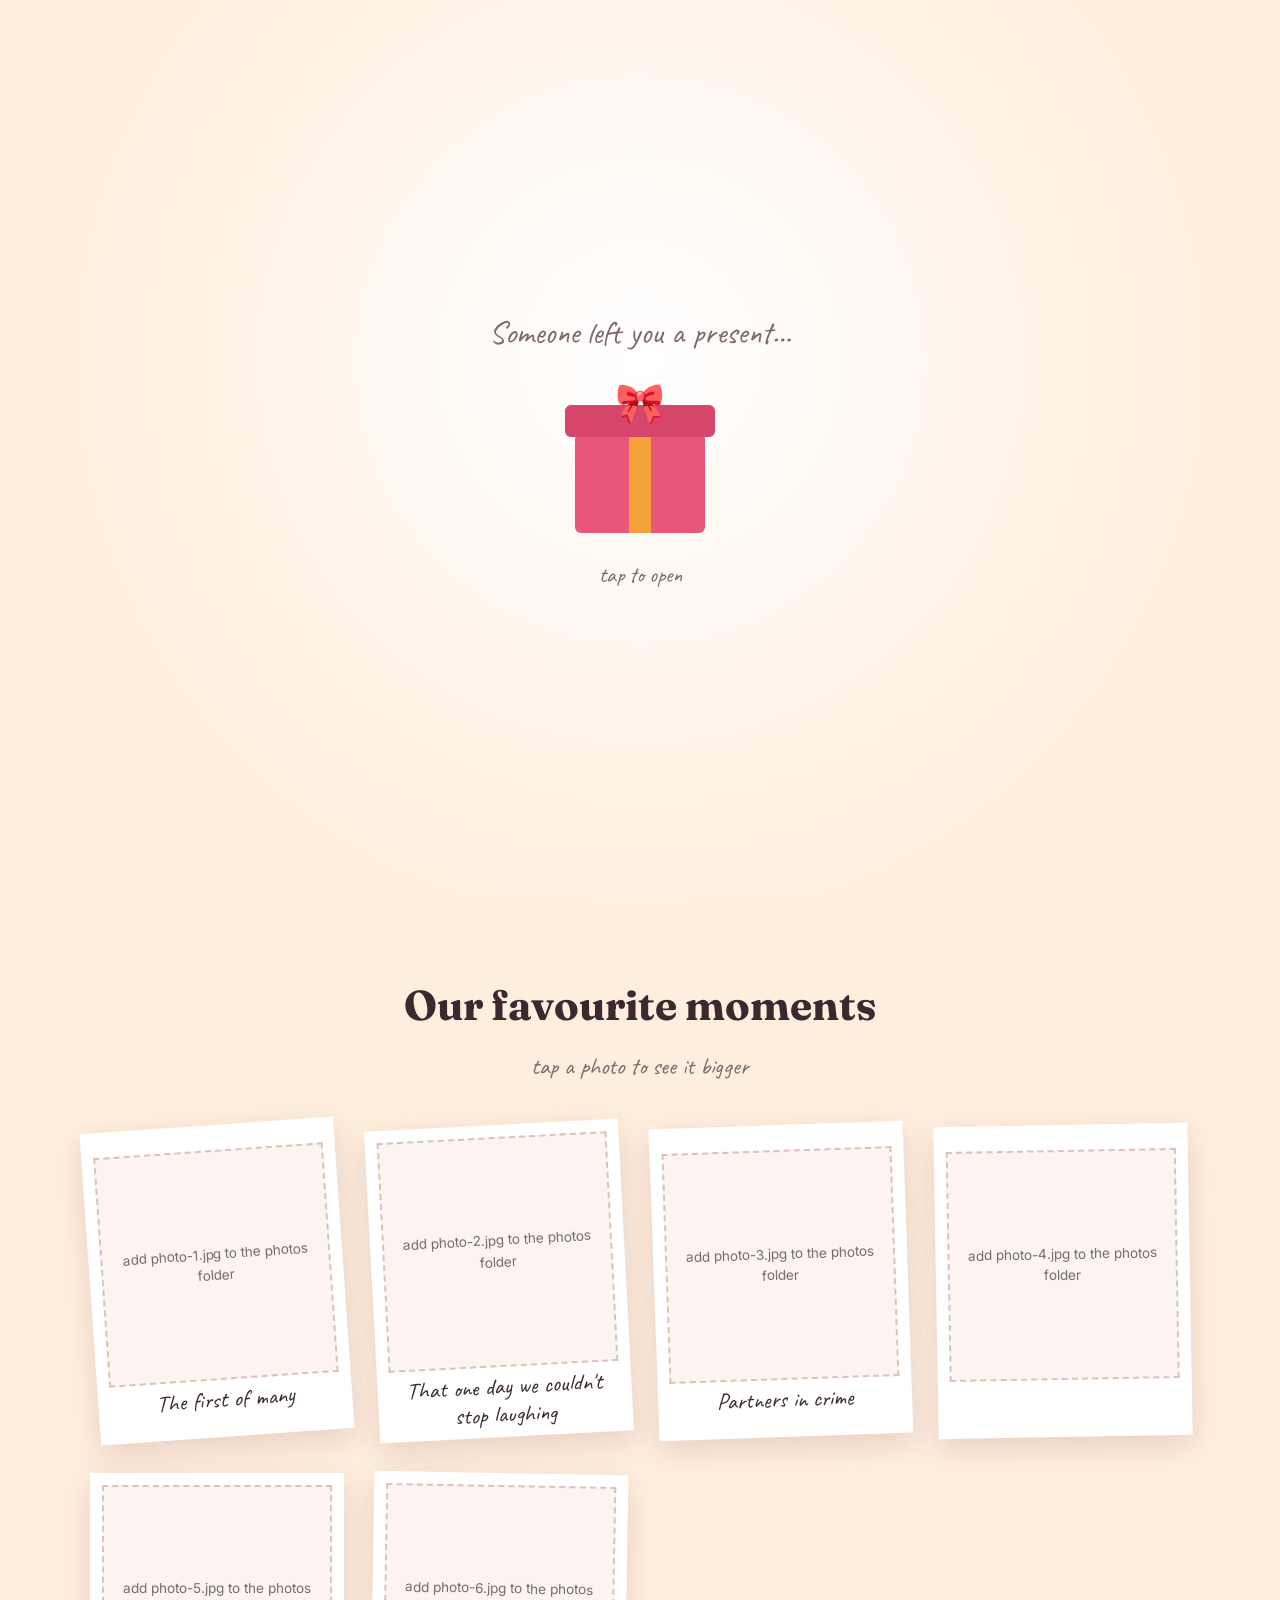
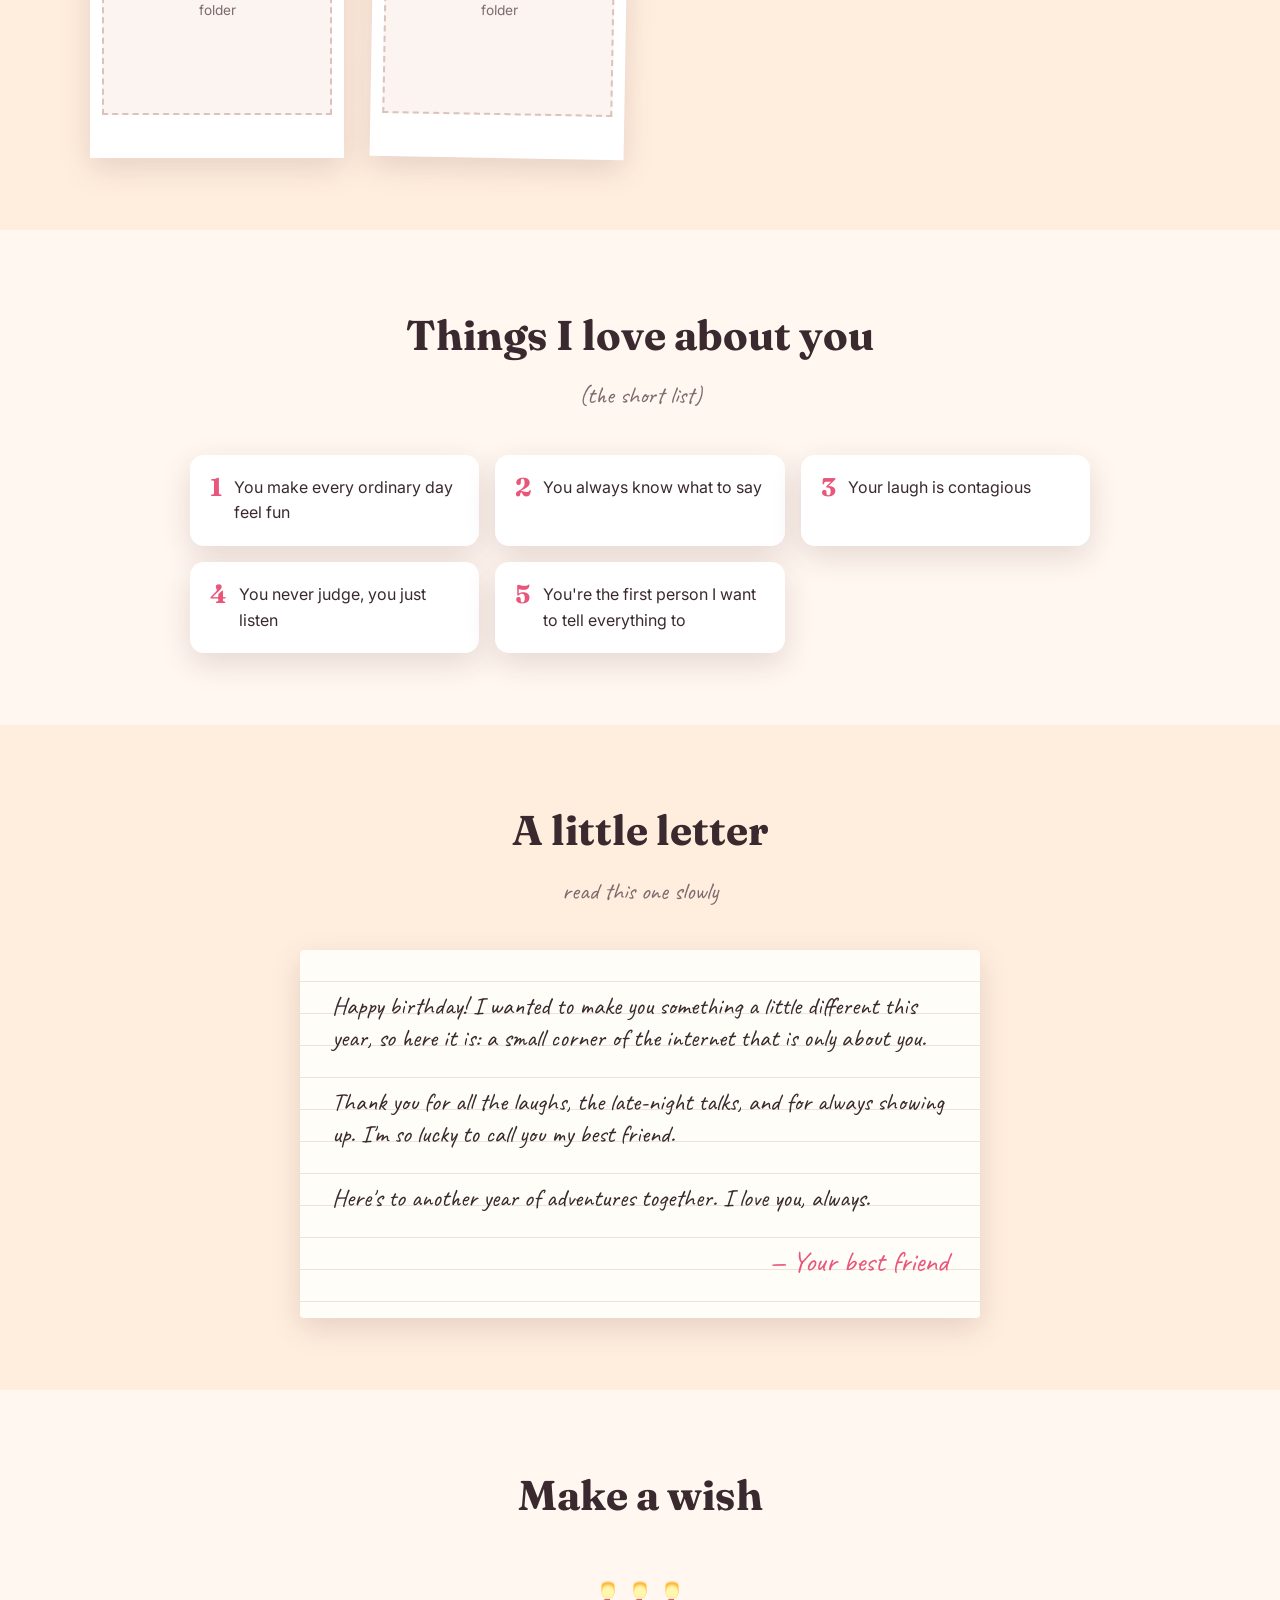
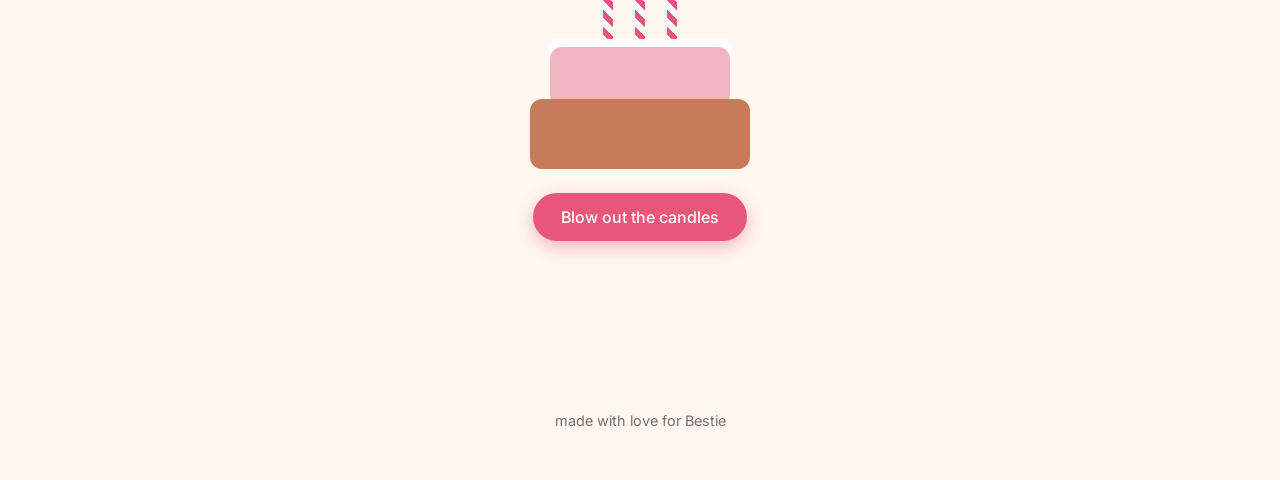
==== birthday/index.html @ 7005d74d "Add birthday gift page with editable text and photo wall A self-contained page under birthday/: gift" ====
<!doctype html>
<html lang="en">
<head>
<meta charset="utf-8">
<meta name="viewport" content="width=device-width, initial-scale=1">
<title>Happy Birthday</title>
<link rel="preconnect" href="https://fonts.googleapis.com">
<link href="https://fonts.googleapis.com/css2?family=Caveat:wght@500;700&family=Fraunces:opsz,wght@9..144,400;9..144,700&family=Inter:wght@400;500&display=swap" rel="stylesheet">
<style>
  :root {
    --bg: #fff7f0;
    --bg-2: #ffeede;
    --ink: #3a2a2f;
    --muted: #7d6a6f;
    --accent: #e8567a;
    --accent-2: #f4a13a;
    --card: #ffffff;
    --shadow: 0 10px 30px rgba(90, 40, 50, .15);
  }
  * { box-sizing: border-box; }
  html { scroll-behavior: smooth; }
  body {
    margin: 0;
    background: var(--bg);
    color: var(--ink);
    font-family: Inter, system-ui, sans-serif;
    line-height: 1.6;
    overflow-x: hidden;
  }
  h1, h2 { font-family: Fraunces, Georgia, serif; font-weight: 700; margin: 0; }
  .hand { font-family: Caveat, cursive; }

  /* ── Gift intro ─────────────────────────────── */
  #intro {
    position: fixed; inset: 0; z-index: 50;
    display: flex; flex-direction: column; align-items: center; justify-content: center;
    gap: 24px; padding: 16px; text-align: center;
    background: radial-gradient(circle at 50% 40%, #fff 0%, var(--bg-2) 70%);
    transition: opacity .8s ease, visibility .8s;
  }
  #intro.gone { opacity: 0; visibility: hidden; }
  #intro p { font-size: 2rem; margin: 0; color: var(--muted); }
  .gift {
    width: 150px; height: 150px; position: relative; cursor: pointer;
    background: none; border: 0; padding: 0;
    animation: wobble 2.2s ease-in-out infinite;
  }
  .gift:focus-visible { outline: 3px dashed var(--accent); outline-offset: 12px; border-radius: 8px; }
  .gift .box, .gift .lid { position: absolute; left: 50%; transform: translateX(-50%); background: var(--accent); border-radius: 6px; }
  .gift .box { bottom: 0; width: 130px; height: 100px; }
  .gift .lid { top: 22px; width: 150px; height: 32px; background: #d6456a; transition: transform .6s cubic-bezier(.5,-0.5,.5,1.5); }
  .gift .ribbon-v { position: absolute; left: 50%; transform: translateX(-50%); bottom: 0; width: 22px; height: 128px; background: var(--accent-2); }
  .gift .bow { position: absolute; top: 0; left: 50%; transform: translateX(-50%); font-size: 40px; line-height: 1; transition: transform .6s; }
  .gift.open .lid { transform: translate(-50%, -80px) rotate(-18deg); }
  .gift.open .bow { transform: translate(-50%, -100px) rotate(-18deg); }
  @keyframes wobble { 0%,100% { transform: rotate(0); } 10% { transform: rotate(-6deg); } 20% { transform: rotate(6deg); } 30% { transform: rotate(0); } }

  /* ── Hero ───────────────────────────────────── */
  header {
    min-height: 100vh; min-height: 100svh;
    display: flex; flex-direction: column; align-items: center; justify-content: center;
    text-align: center; padding: 48px 16px;
    background:
      radial-gradient(circle at 15% 20%, rgba(232,86,122,.18) 0 120px, transparent 121px),
      radial-gradient(circle at 85% 75%, rgba(244,161,58,.2) 0 160px, transparent 161px),
      var(--bg);
  }
  header .kicker { font-size: 2rem; color: var(--accent); margin-bottom: 4px; }
  header h1 { font-size: clamp(2.6rem, 10vw, 6rem); line-height: 1.05; }
  header .date { margin-top: 12px; color: var(--muted); letter-spacing: .15em; text-transform: uppercase; font-size: .85rem; }
  header .tagline { max-width: 520px; margin: 20px auto 0; font-size: 1.15rem; color: var(--muted); }
  .scroll-hint { margin-top: 48px; color: var(--muted); text-decoration: none; font-size: 1.6rem; animation: bob 1.8s ease-in-out infinite; }
  @keyframes bob { 50% { transform: translateY(8px); } }

  section { padding: 72px 16px; }
  section > h2 { text-align: center; font-size: clamp(1.8rem, 5vw, 2.6rem); margin-bottom: 8px; }
  section > .sub { text-align: center; color: var(--muted); margin: 0 0 40px; font-size: 1.5rem; }

  /* ── Polaroid gallery ───────────────────────── */
  #gallery { background: var(--bg-2); }
  .grid {
    max-width: 1100px; margin: 0 auto;
    display: grid; grid-template-columns: repeat(auto-fill, minmax(230px, 1fr)); gap: 36px 28px;
  }
  .polaroid {
    background: var(--card); padding: 12px 12px 8px; box-shadow: var(--shadow);
    rotate: var(--r, 0deg); transition: rotate .3s ease, scale .3s ease, box-shadow .3s, opacity .8s ease, transform .8s ease;
    cursor: zoom-in; border: 0; text-align: center; font: inherit; color: inherit; width: 100%;
  }
  .polaroid:not(.missing):hover, .polaroid:focus-visible { rotate: 0deg; scale: 1.04; box-shadow: 0 16px 40px rgba(90,40,50,.25); z-index: 1; outline: none; }
  .polaroid .img {
    aspect-ratio: 1 / 1; width: 100%; background: #f1e6e0 center / cover no-repeat;
    display: flex; align-items: center; justify-content: center; color: var(--muted); font-size: .85rem; padding: 12px;
  }
  .polaroid .cap { font-family: Caveat, cursive; font-size: 1.45rem; min-height: 2.2rem; padding-top: 6px; line-height: 1.2; }
  .polaroid.missing { cursor: default; }
  .polaroid.missing .img { border: 2px dashed #d9c3bb; background: #fbf4f0; }

  /* Lightbox */
  #lightbox {
    position: fixed; inset: 0; z-index: 40; background: rgba(30,15,20,.88);
    display: none; align-items: center; justify-content: center; flex-direction: column; padding: 16px; gap: 12px;
  }
  #lightbox.show { display: flex; }
  #lightbox img { max-width: 100%; max-height: 80vh; border: 10px solid #fff; box-shadow: 0 20px 60px rgba(0,0,0,.5); }
  #lightbox .cap { color: #fff; font-family: Caveat, cursive; font-size: 1.8rem; text-align: center; }
  #lightbox button { position: absolute; background: rgba(255,255,255,.15); color: #fff; border: 0; border-radius: 50%; width: 48px; height: 48px; font-size: 1.5rem; cursor: pointer; }
  #lightbox .close { top: 16px; right: 16px; }
  #lightbox .prev { left: 16px; top: 50%; }
  #lightbox .next { right: 16px; top: 50%; }

  /* ── Reasons ────────────────────────────────── */
  .reasons { max-width: 900px; margin: 0 auto; display: grid; grid-template-columns: repeat(auto-fit, minmax(220px, 1fr)); gap: 16px; }
  .reason {
    background: var(--card); border-radius: 14px; padding: 20px; box-shadow: var(--shadow);
    display: flex; gap: 12px; align-items: flex-start;
  }
  .reason .n { font-family: Fraunces, serif; font-weight: 700; color: var(--accent); font-size: 1.6rem; line-height: 1; }

  /* ── Letter ─────────────────────────────────── */
  #letter { background: var(--bg-2); }
  .paper {
    max-width: 680px; margin: 0 auto; background: #fffdf8; padding: 40px 32px;
    box-shadow: var(--shadow); border-radius: 4px; position: relative;
    background-image: repeating-linear-gradient(#fffdf8 0 31px, #f0e2d8 31px 32px);
  }
  .paper p { font-family: Caveat, cursive; font-size: 1.55rem; line-height: 32px; margin: 0 0 32px; }
  .paper .sign { text-align: right; font-size: 1.8rem; color: var(--accent); margin: 0; }

  /* ── Cake ───────────────────────────────────── */
  #cake-section { text-align: center; }
  .cake { position: relative; width: 220px; height: 200px; margin: 40px auto 24px; }
  .cake .layer { position: absolute; left: 50%; transform: translateX(-50%); border-radius: 12px; }
  .cake .l1 { bottom: 0; width: 220px; height: 70px; background: #c77b5b; }
  .cake .l2 { bottom: 62px; width: 180px; height: 60px; background: #f2b5c4; }
  .cake .icing { bottom: 112px; width: 184px; height: 18px; background: #fff; border-radius: 10px; }
  .candles { position: absolute; bottom: 126px; left: 50%; transform: translateX(-50%); display: flex; gap: 22px; }
  .candle { width: 10px; height: 44px; background: repeating-linear-gradient(45deg, #fff 0 6px, var(--accent) 6px 12px); border-radius: 3px; position: relative; }
  .flame { position: absolute; top: -22px; left: 50%; width: 14px; height: 22px; transform: translateX(-50%); background: radial-gradient(circle at 50% 70%, #fff6b0 0 30%, #ffb52e 55%, transparent 70%); border-radius: 50% 50% 50% 50% / 60% 60% 40% 40%; animation: flicker .15s infinite alternate; transition: opacity .4s; }
  .blown .flame { opacity: 0; animation: none; }
  @keyframes flicker { to { transform: translateX(-50%) scale(1.08, .94) rotate(3deg); } }
  .btn {
    background: var(--accent); color: #fff; border: 0; border-radius: 999px; padding: 14px 28px;
    font: 500 1rem Inter, sans-serif; cursor: pointer; box-shadow: 0 6px 18px rgba(232,86,122,.4);
  }
  .btn:hover { filter: brightness(1.05); }
  #wish { font-size: 2rem; color: var(--accent); min-height: 3rem; margin-top: 16px; }

  footer { text-align: center; padding: 32px 16px 48px; color: var(--muted); font-size: .9rem; }

  canvas#confetti { position: fixed; inset: 0; pointer-events: none; z-index: 60; }

  .reveal { opacity: 0; transform: translateY(24px); transition: opacity .8s ease, transform .8s ease; }
  .reveal.in { opacity: 1; transform: none; }

  @media (max-width: 520px) {
    .grid { grid-template-columns: repeat(2, 1fr); gap: 20px 14px; }
    .polaroid { padding: 8px 8px 4px; }
    .polaroid .cap { font-size: 1.15rem; }
    .paper { padding: 28px 20px; }
  }
  @media (prefers-reduced-motion: reduce) {
    *, *::before, *::after { animation: none !important; transition: none !important; }
  }
</style>
</head>
<body>

<div id="intro">
  <p class="hand">Someone left you a present…</p>
  <button class="gift" id="gift" aria-label="Open your present">
    <span class="box"></span>
    <span class="ribbon-v"></span>
    <span class="lid"></span>
    <span class="bow">🎀</span>
  </button>
  <p class="hand" style="font-size:1.4rem">tap to open</p>
</div>

<canvas id="confetti"></canvas>

<header>
  <div class="kicker hand">Happy Birthday,</div>
  <h1 id="name"></h1>
  <div class="date" id="date"></div>
  <p class="tagline" id="tagline"></p>
  <a class="scroll-hint" href="#gallery" aria-label="Scroll down">↓</a>
</header>

<section id="gallery">
  <h2 class="reveal">Our favourite moments</h2>
  <p class="sub hand reveal">tap a photo to see it bigger</p>
  <div class="grid" id="grid"></div>
</section>

<section id="reasons-section">
  <h2 class="reveal">Things I love about you</h2>
  <p class="sub hand reveal">(the short list)</p>
  <div class="reasons" id="reasons"></div>
</section>

<section id="letter">
  <h2 class="reveal">A little letter</h2>
  <p class="sub hand reveal">read this one slowly</p>
  <div class="paper reveal" id="paper"></div>
</section>

<section id="cake-section">
  <h2 class="reveal">Make a wish</h2>
  <div class="cake" id="cake">
    <div class="candles"><div class="candle"><div class="flame"></div></div><div class="candle"><div class="flame"></div></div><div class="candle"><div class="flame"></div></div></div>
    <div class="layer icing"></div>
    <div class="layer l2"></div>
    <div class="layer l1"></div>
  </div>
  <button class="btn" id="blow">Blow out the candles</button>
  <div id="wish" class="hand"></div>
</section>

<footer id="footer"></footer>

<div id="lightbox" role="dialog" aria-modal="true" aria-label="Photo viewer">
  <button class="close" aria-label="Close">×</button>
  <button class="prev" aria-label="Previous photo">‹</button>
  <img alt="">
  <div class="cap"></div>
  <button class="next" aria-label="Next photo">›</button>
</div>

<script src="config.js"></script>
<script>
(() => {
  const C = window.BIRTHDAY || {};
  const $ = (s) => document.querySelector(s);
  const esc = (s) => String(s ?? "").replace(/[&<>"']/g, (c) => ({ "&": "&amp;", "<": "&lt;", ">": "&gt;", '"': "&quot;", "'": "&#39;" }[c]));

  // ── Fill in text ──
  document.title = `Happy Birthday, ${C.name || "you"}!`;
  $("#name").textContent = C.name || "";
  $("#date").textContent = C.date || "";
  $("#tagline").textContent = C.tagline || "";
  $("#footer").textContent = `made with love for ${C.name || "you"}`;

  const paper = $("#paper");
  (C.letter || []).forEach((p) => { const el = document.createElement("p"); el.textContent = p; paper.appendChild(el); });
  const sign = document.createElement("p");
  sign.className = "sign";
  sign.textContent = `— ${C.from || ""}`;
  paper.appendChild(sign);

  const reasons = C.reasons || [];
  if (!reasons.length) $("#reasons-section").remove();
  reasons.forEach((r, i) => {
    const el = document.createElement("div");
    el.className = "reason reveal";
    el.innerHTML = `<span class="n">${i + 1}</span><span>${esc(r)}</span>`;
    $("#reasons").appendChild(el);
  });

  // ── Gallery ──
  const photos = (C.photos || []).map((p) => (typeof p === "string" ? { file: p } : p));
  const loaded = [];
  photos.forEach((p, i) => {
    const card = document.createElement("button");
    card.className = "polaroid reveal";
    card.style.setProperty("--r", `${((i * 37) % 9) - 4}deg`);
    card.innerHTML = `<div class="img"></div><div class="cap">${esc(p.caption)}</div>`;
    $("#grid").appendChild(card);
    const src = /^(https?:)?\/\//.test(p.file) ? p.file : `photos/${p.file}`;
    const img = new Image();
    img.onload = () => {
      card.querySelector(".img").style.backgroundImage = `url("${src}")`;
      loaded.push({ i, src, caption: p.caption || "" });
      loaded.sort((a, b) => a.i - b.i);
      card.addEventListener("click", () => openBox(loaded.findIndex((x) => x.i === i)));
    };
    img.onerror = () => {
      card.classList.add("missing");
      card.disabled = true;
      card.querySelector(".img").textContent = `add ${p.file} to the photos folder`;
    };
    img.src = src;
  });

  // ── Lightbox ──
  const lb = $("#lightbox"), lbImg = lb.querySelector("img"), lbCap = lb.querySelector(".cap");
  let cur = 0;
  function show(n) {
    if (!loaded.length) return;
    cur = (n + loaded.length) % loaded.length;
    lbImg.src = loaded[cur].src;
    lbCap.textContent = loaded[cur].caption;
  }
  function openBox(n) { show(n); lb.classList.add("show"); lb.querySelector(".close").focus(); }
  function closeBox() { lb.classList.remove("show"); }
  lb.querySelector(".close").onclick = closeBox;
  lb.querySelector(".prev").onclick = (e) => { e.stopPropagation(); show(cur - 1); };
  lb.querySelector(".next").onclick = (e) => { e.stopPropagation(); show(cur + 1); };
  lb.addEventListener("click", (e) => { if (e.target === lb) closeBox(); });
  document.addEventListener("keydown", (e) => {
    if (!lb.classList.contains("show")) return;
    if (e.key === "Escape") closeBox();
    if (e.key === "ArrowLeft") show(cur - 1);
    if (e.key === "ArrowRight") show(cur + 1);
  });
  let tx = null;
  lb.addEventListener("touchstart", (e) => { tx = e.touches[0].clientX; }, { passive: true });
  lb.addEventListener("touchend", (e) => {
    if (tx === null) return;
    const dx = e.changedTouches[0].clientX - tx;
    if (Math.abs(dx) > 50) show(cur + (dx < 0 ? 1 : -1));
    tx = null;
  });

  // ── Scroll reveal ──
  const io = new IntersectionObserver((entries) => {
    entries.forEach((en) => { if (en.isIntersecting) { en.target.classList.add("in"); io.unobserve(en.target); } });
  }, { threshold: 0.15 });
  document.querySelectorAll(".reveal").forEach((el) => io.observe(el));

  // ── Confetti ──
  const cv = $("#confetti"), ctx = cv.getContext("2d");
  const colors = ["#e8567a", "#f4a13a", "#ffd166", "#7bc8a4", "#6fa8dc", "#c38fe0"];
  let bits = [], running = false;
  function resize() { cv.width = innerWidth * devicePixelRatio; cv.height = innerHeight * devicePixelRatio; ctx.setTransform(devicePixelRatio, 0, 0, devicePixelRatio, 0, 0); }
  addEventListener("resize", resize); resize();
  function burst(n = 160) {
    if (matchMedia("(prefers-reduced-motion: reduce)").matches) return;
    for (let k = 0; k < n; k++) {
      bits.push({
        x: innerWidth / 2 + (Math.random() - 0.5) * 120, y: innerHeight * 0.45,
        vx: (Math.random() - 0.5) * 14, vy: -Math.random() * 16 - 4,
        w: 6 + Math.random() * 6, h: 8 + Math.random() * 8,
        r: Math.random() * Math.PI, vr: (Math.random() - 0.5) * 0.3,
        c: colors[(Math.random() * colors.length) | 0], life: 0
      });
    }
    if (!running) { running = true; requestAnimationFrame(tick); }
  }
  function tick() {
    ctx.clearRect(0, 0, innerWidth, innerHeight);
    bits = bits.filter((b) => b.y < innerHeight + 40 && b.life < 400);
    for (const b of bits) {
      b.vy += 0.35; b.vx *= 0.99; b.x += b.vx; b.y += b.vy; b.r += b.vr; b.life++;
      ctx.save(); ctx.translate(b.x, b.y); ctx.rotate(b.r);
      ctx.fillStyle = b.c; ctx.fillRect(-b.w / 2, -b.h / 2, b.w, b.h * Math.abs(Math.cos(b.r * 2)));
      ctx.restore();
    }
    if (bits.length) requestAnimationFrame(tick); else { running = false; ctx.clearRect(0, 0, innerWidth, innerHeight); }
  }

  // ── Open the gift ──
  const gift = $("#gift");
  gift.addEventListener("click", () => {
    if (gift.classList.contains("open")) return;
    gift.classList.add("open");
    setTimeout(() => { burst(220); $("#intro").classList.add("gone"); }, 550);
  });

  // ── Candles ──
  $("#blow").addEventListener("click", () => {
    const cake = $("#cake");
    if (cake.classList.contains("blown")) {
      cake.classList.remove("blown");
      $("#blow").textContent = "Blow out the candles";
      $("#wish").textContent = "";
      return;
    }
    cake.classList.add("blown");
    $("#blow").textContent = "Light them again";
    $("#wish").textContent = "I hope every wish comes true 🎉";
    burst(200);
  });
})();
</script>
</body>
</html>
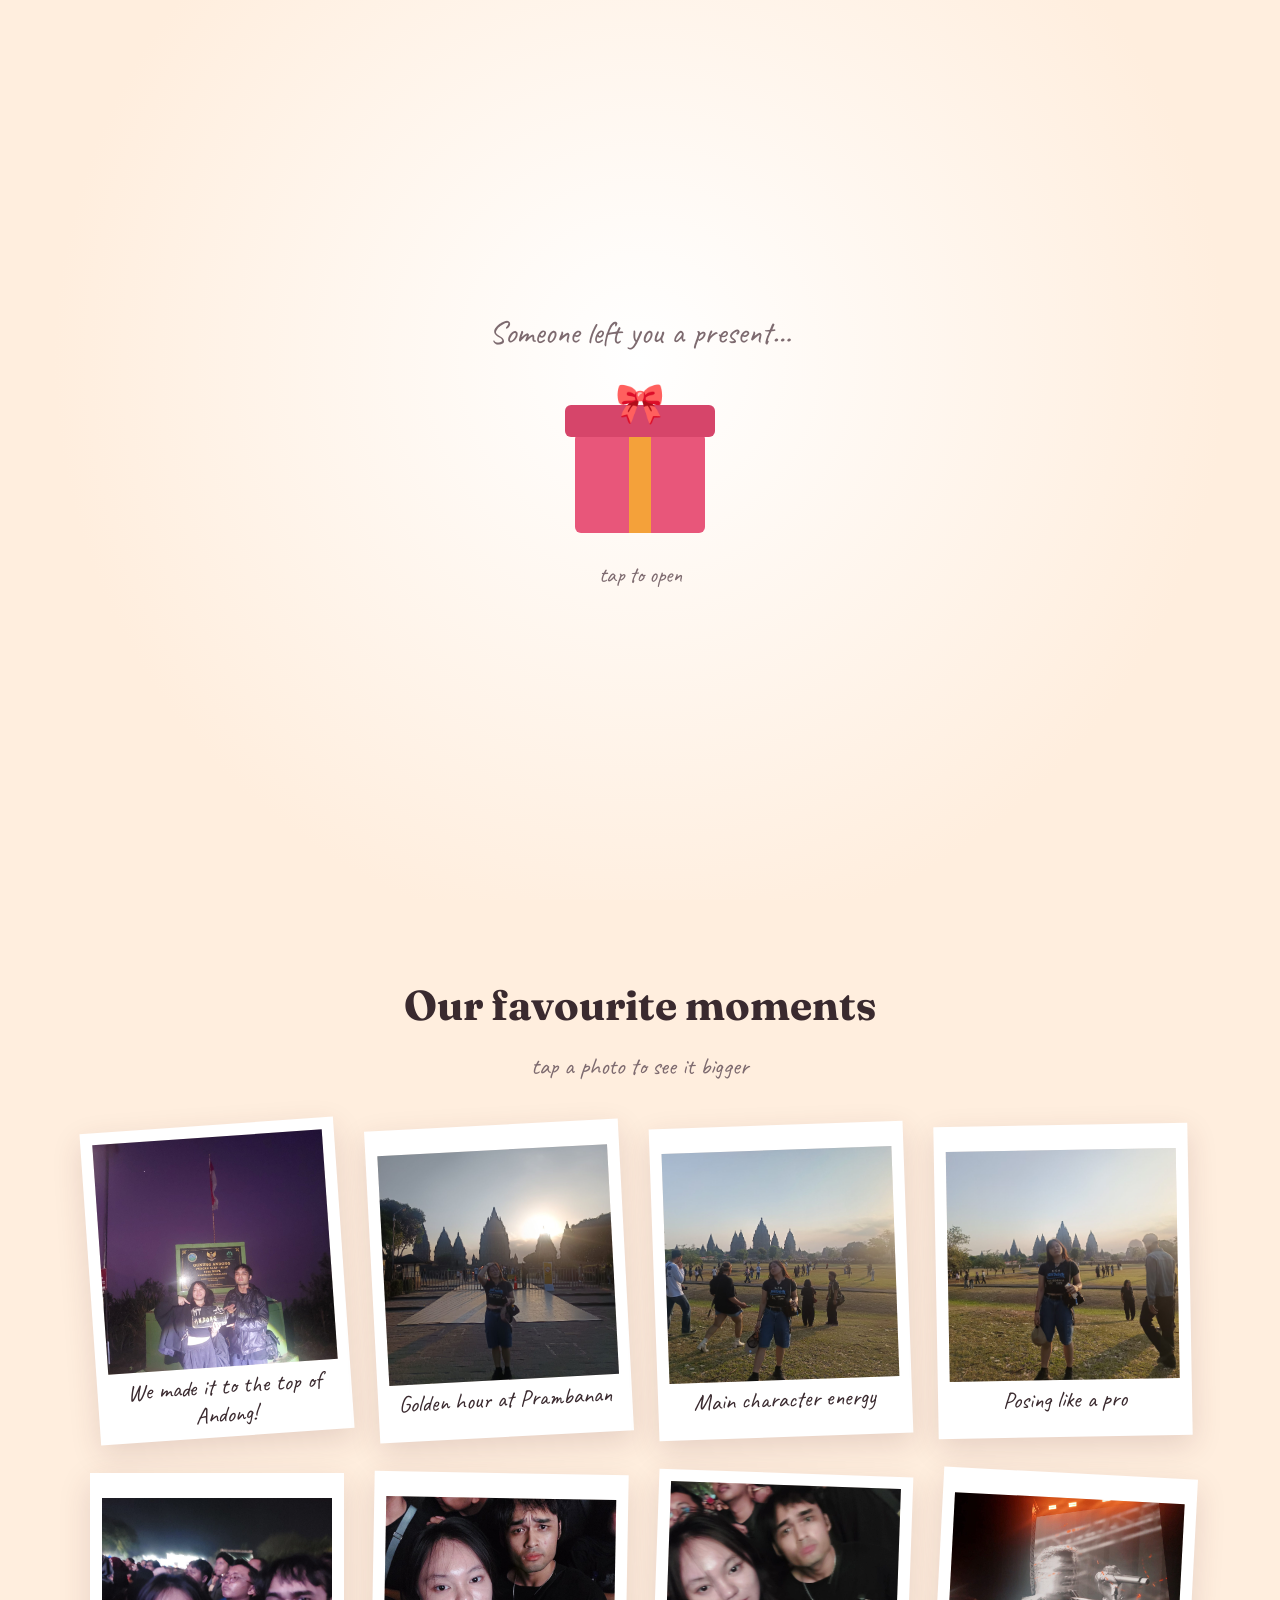
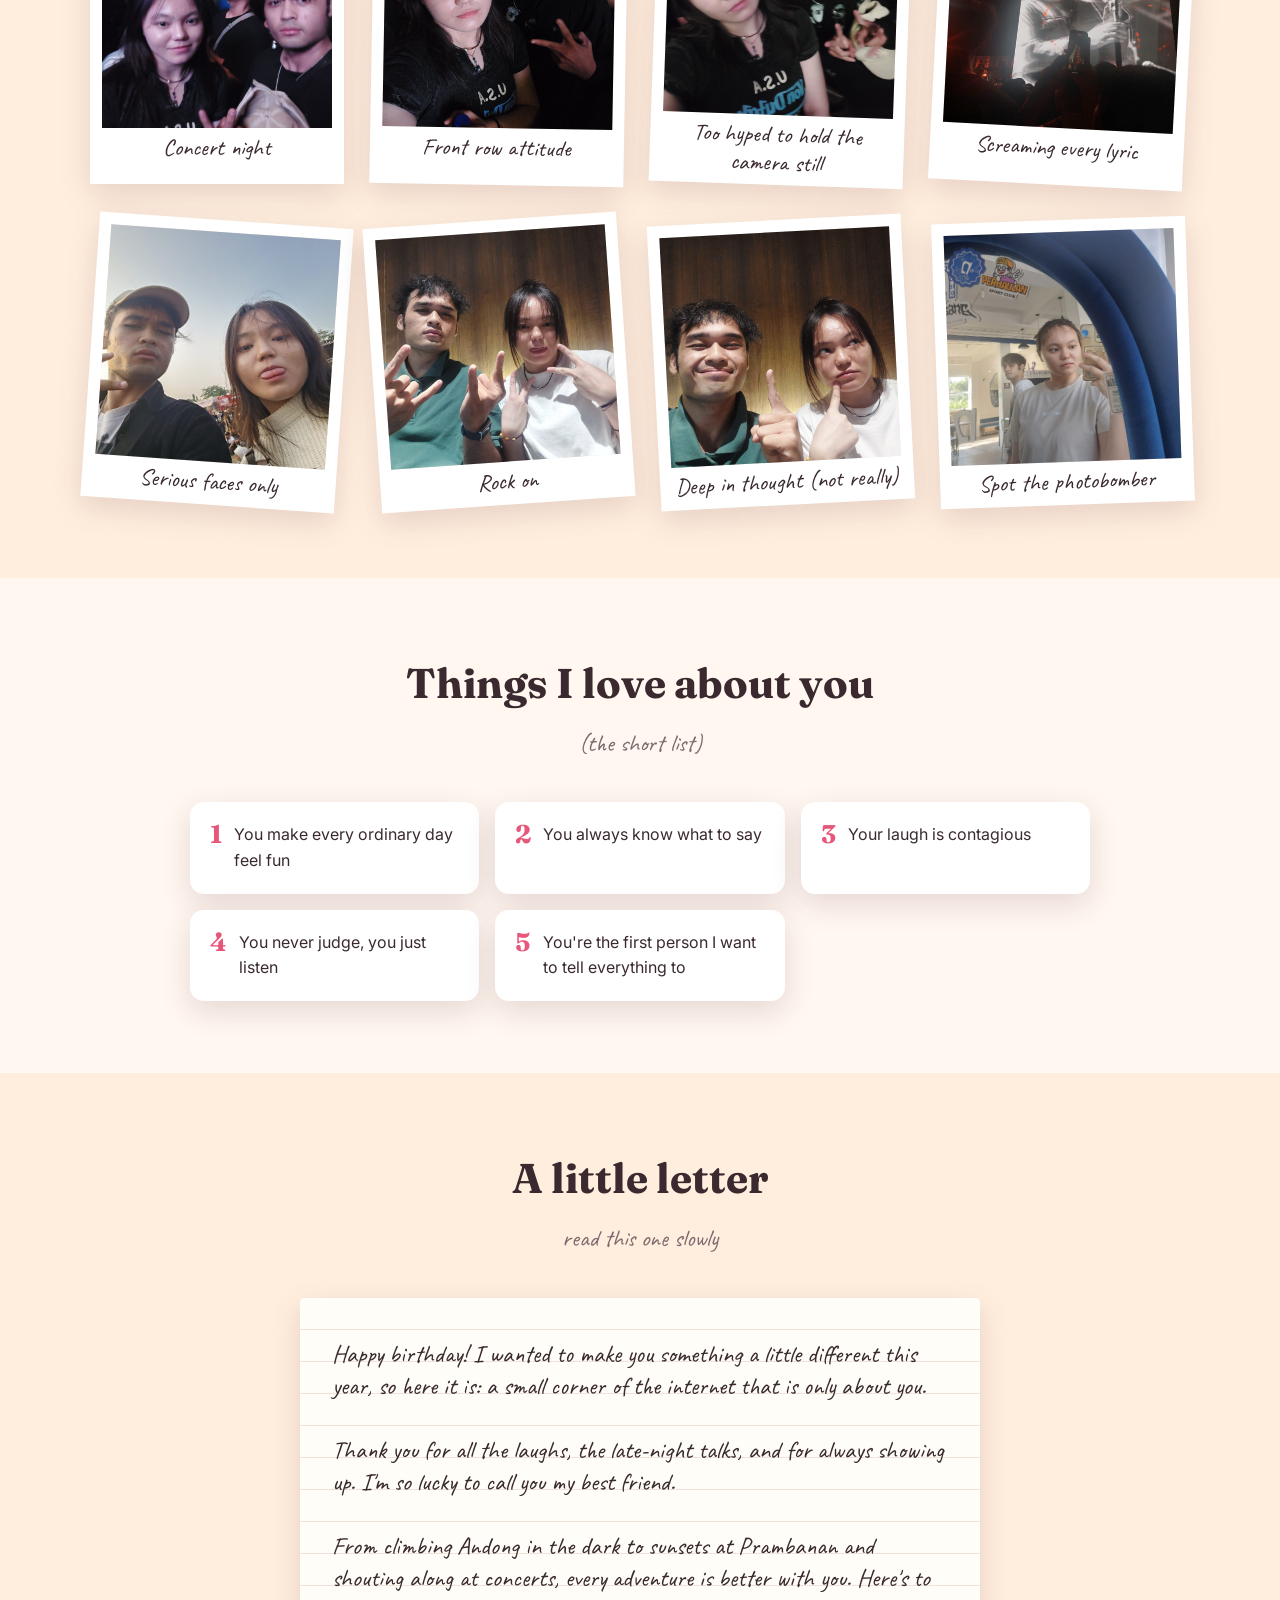
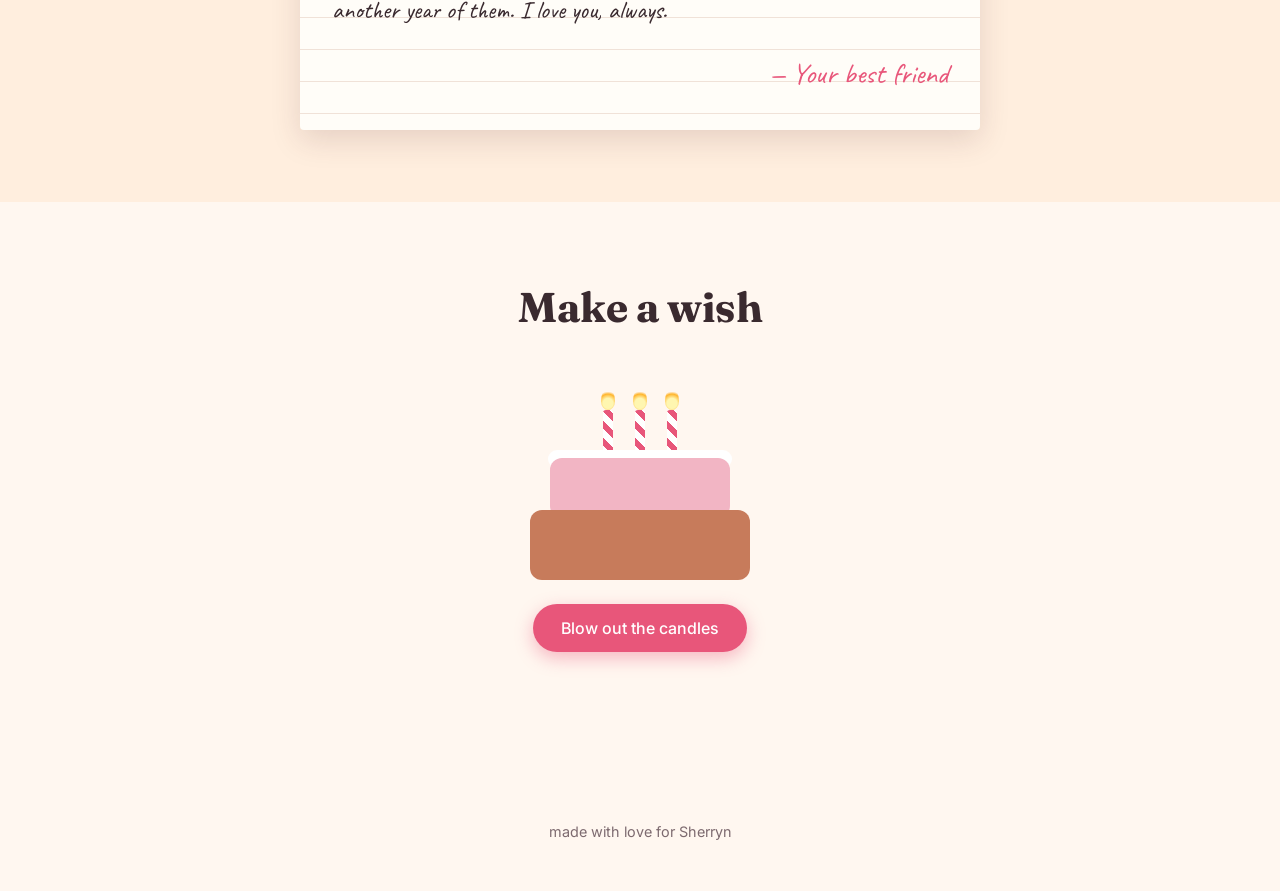
==== commit 4ff7e100: "Birthday page: add Sherryn's name, 12 photos and captions Photos are resized to at most 1600px and r" ====
--- a/birthday/index.html
+++ b/birthday/index.html
@@ -270,6 +270,7 @@
     const img = new Image();
     img.onload = () => {
       card.querySelector(".img").style.backgroundImage = `url("${src}")`;
+      if (p.pos) card.querySelector(".img").style.backgroundPosition = p.pos;
       loaded.push({ i, src, caption: p.caption || "" });
       loaded.sort((a, b) => a.i - b.i);
       card.addEventListener("click", () => openBox(loaded.findIndex((x) => x.i === i)));
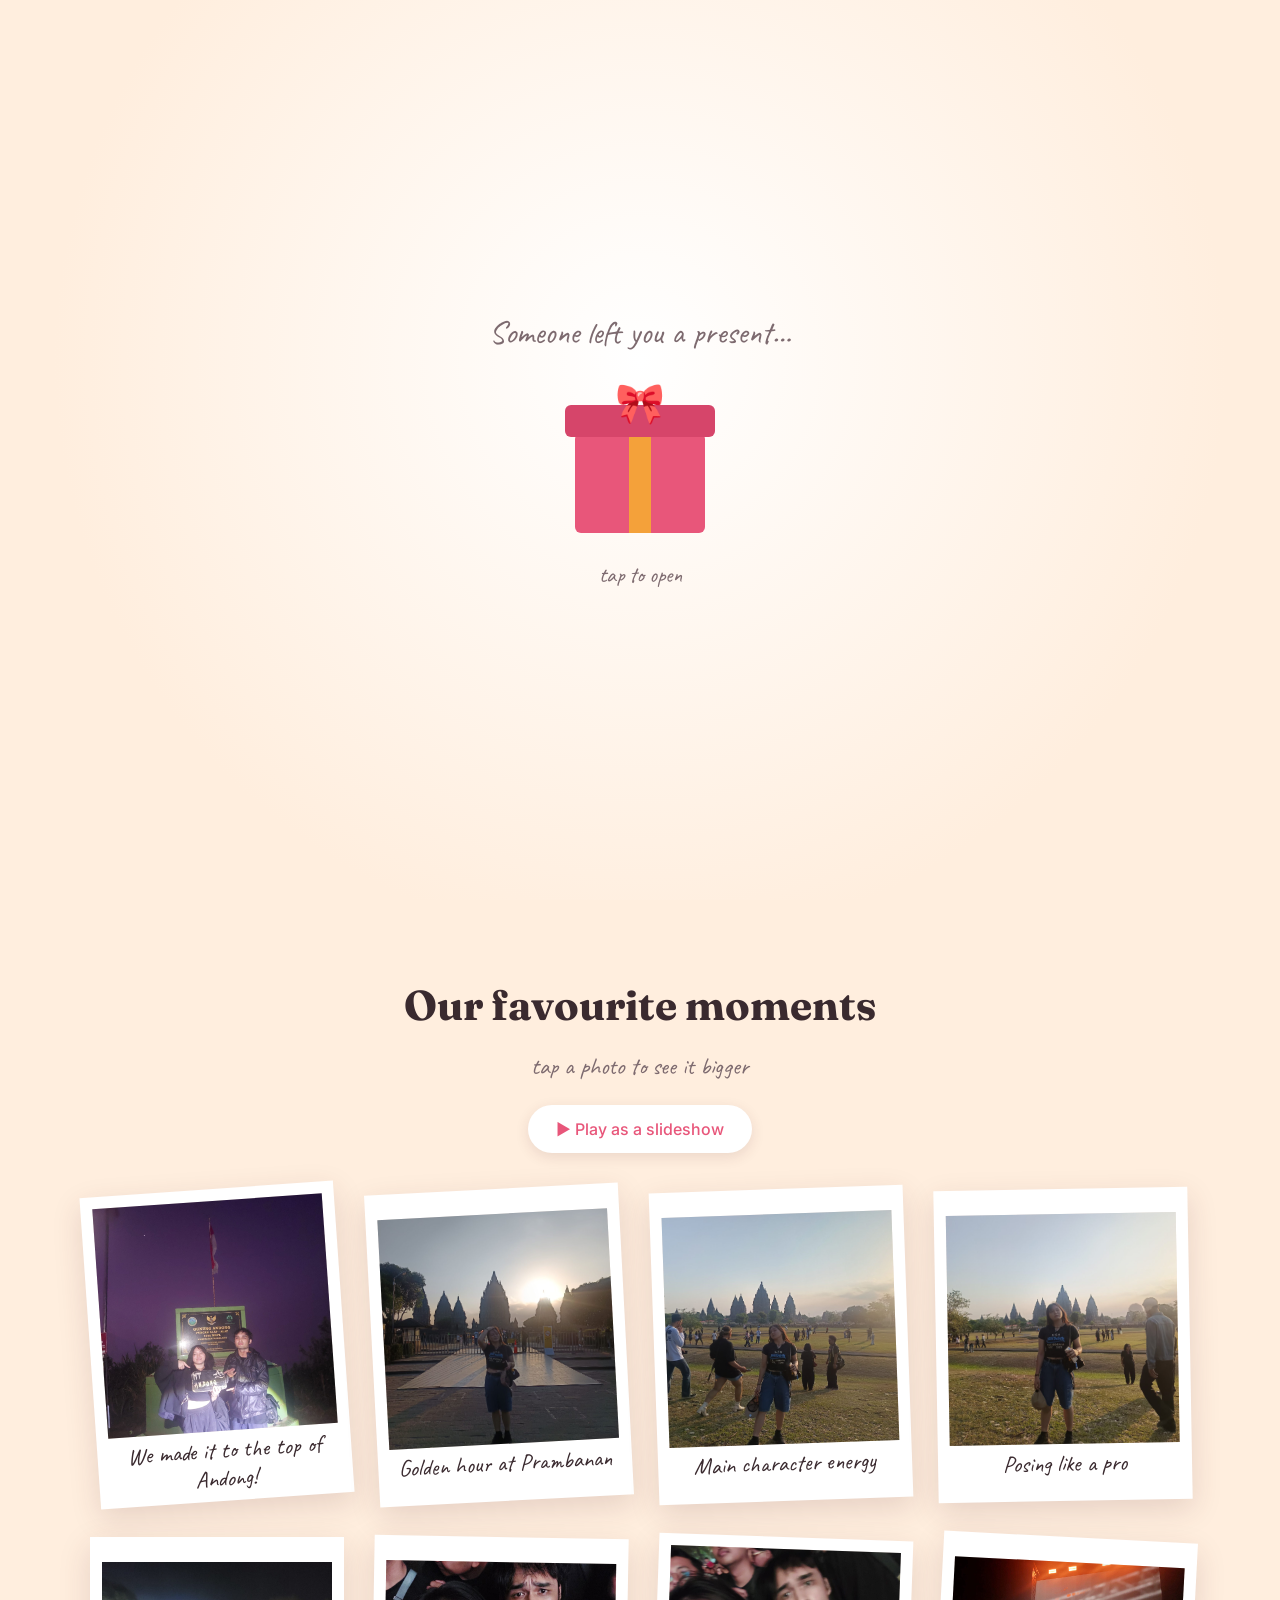
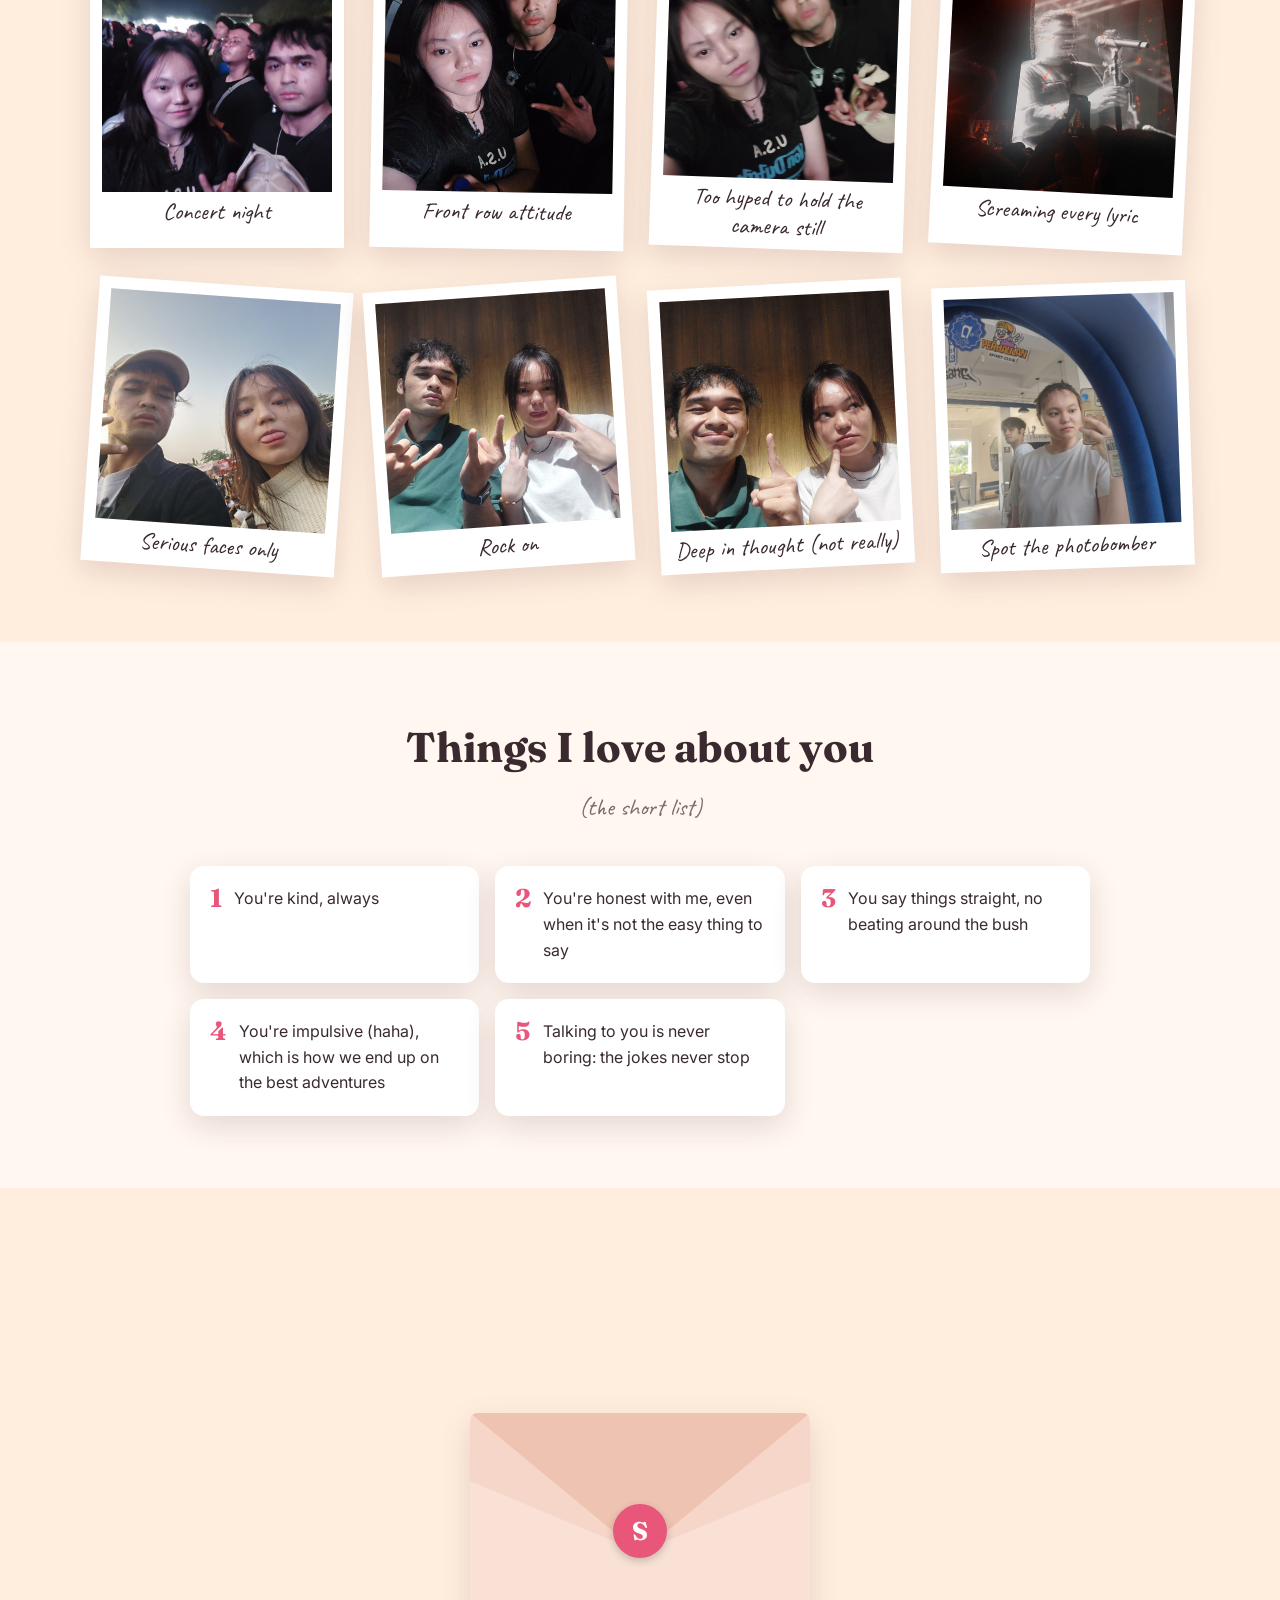
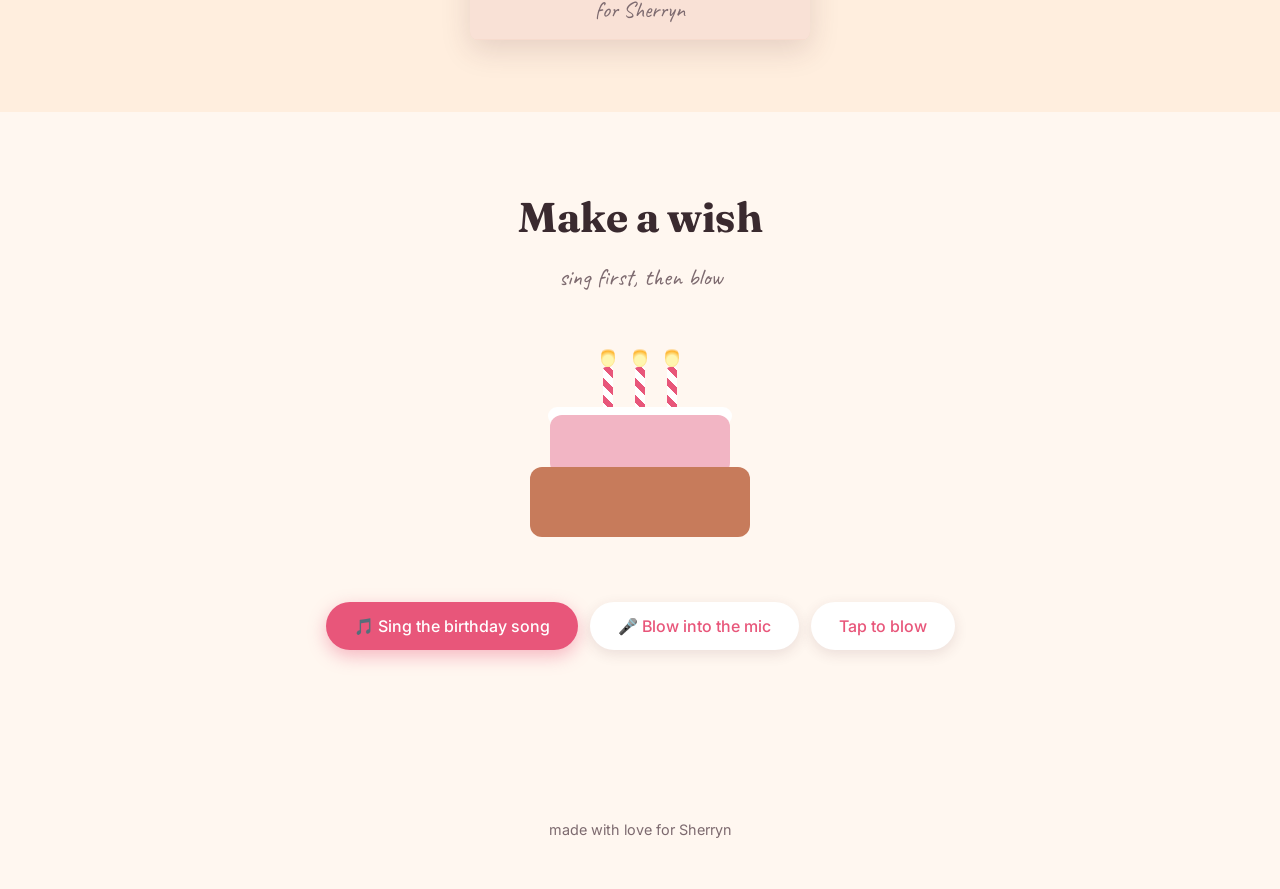
==== commit b671c53e: "Birthday page: music, karaoke song, blow-out candles and more - Background music-box loop (Canon in " ====
--- a/birthday/index.html
+++ b/birthday/index.html
@@ -68,7 +68,27 @@
   header .kicker { font-size: 2rem; color: var(--accent); margin-bottom: 4px; }
   header h1 { font-size: clamp(2.6rem, 10vw, 6rem); line-height: 1.05; }
   header .date { margin-top: 12px; color: var(--muted); letter-spacing: .15em; text-transform: uppercase; font-size: .85rem; }
+  header { position: relative; overflow: hidden; }
+  header > *:not(.balloons) { position: relative; z-index: 1; }
   header .tagline { max-width: 520px; margin: 20px auto 0; font-size: 1.15rem; color: var(--muted); }
+  .countdown { margin-top: 14px; display: inline-block; background: var(--card); color: var(--accent); border-radius: 999px; padding: 6px 16px; font-weight: 500; box-shadow: var(--shadow); font-size: .95rem; }
+  .countdown:empty { display: none; }
+
+  /* Balloons (tap to pop) */
+  .balloons { position: absolute; inset: 0; pointer-events: none; z-index: 0; }
+  .balloon {
+    position: absolute; bottom: -140px; width: 56px; height: 70px; border-radius: 50% 50% 48% 48% / 55% 55% 45% 45%;
+    background: radial-gradient(circle at 32% 28%, rgba(255,255,255,.55) 0 8%, transparent 9%), var(--c);
+    pointer-events: auto; cursor: pointer; border: 0; padding: 0;
+    animation: rise var(--d) linear var(--delay) infinite;
+  }
+  .balloon::after { content: ""; position: absolute; left: 50%; top: 100%; width: 1px; height: 60px; background: rgba(90,60,70,.35); }
+  .balloon.popped { visibility: hidden; }
+  @keyframes rise {
+    0% { transform: translate(0, 0) rotate(-4deg); }
+    50% { transform: translate(18px, -60vh) rotate(4deg); }
+    100% { transform: translate(-10px, -125vh) rotate(-4deg); }
+  }
   .scroll-hint { margin-top: 48px; color: var(--muted); text-decoration: none; font-size: 1.6rem; animation: bob 1.8s ease-in-out infinite; }
   @keyframes bob { 50% { transform: translateY(8px); } }
 
@@ -92,6 +112,7 @@
     aspect-ratio: 1 / 1; width: 100%; background: #f1e6e0 center / cover no-repeat;
     display: flex; align-items: center; justify-content: center; color: var(--muted); font-size: .85rem; padding: 12px;
   }
+  .show-btn { display: block; margin: -20px auto 36px; }
   .polaroid .cap { font-family: Caveat, cursive; font-size: 1.45rem; min-height: 2.2rem; padding-top: 6px; line-height: 1.2; }
   .polaroid.missing { cursor: default; }
   .polaroid.missing .img { border: 2px dashed #d9c3bb; background: #fbf4f0; }
@@ -102,12 +123,14 @@
     display: none; align-items: center; justify-content: center; flex-direction: column; padding: 16px; gap: 12px;
   }
   #lightbox.show { display: flex; }
-  #lightbox img { max-width: 100%; max-height: 80vh; border: 10px solid #fff; box-shadow: 0 20px 60px rgba(0,0,0,.5); }
+  #lightbox img { max-width: 100%; max-height: 78vh; border: 10px solid #fff; box-shadow: 0 20px 60px rgba(0,0,0,.5); transition: opacity .35s ease; }
+  #lightbox img.fading { opacity: 0; }
   #lightbox .cap { color: #fff; font-family: Caveat, cursive; font-size: 1.8rem; text-align: center; }
   #lightbox button { position: absolute; background: rgba(255,255,255,.15); color: #fff; border: 0; border-radius: 50%; width: 48px; height: 48px; font-size: 1.5rem; cursor: pointer; }
   #lightbox .close { top: 16px; right: 16px; }
   #lightbox .prev { left: 16px; top: 50%; }
   #lightbox .next { right: 16px; top: 50%; }
+  #lightbox .play { top: 16px; left: 16px; font-size: 1.1rem; }
 
   /* ── Reasons ────────────────────────────────── */
   .reasons { max-width: 900px; margin: 0 auto; display: grid; grid-template-columns: repeat(auto-fit, minmax(220px, 1fr)); gap: 16px; }
@@ -119,6 +142,32 @@
 
   /* ── Letter ─────────────────────────────────── */
   #letter { background: var(--bg-2); }
+  .envelope {
+    display: block; position: relative; width: min(340px, 100%); aspect-ratio: 3 / 2; margin: 0 auto; cursor: pointer;
+    background: #f6d6c8; border: 0; border-radius: 8px; box-shadow: var(--shadow); padding: 0; font: inherit; color: inherit;
+    transition: transform .5s ease, opacity .5s ease;
+  }
+  .envelope::before { /* flap */
+    content: ""; position: absolute; inset: 0 0 38% 0; background: #efc3b2;
+    clip-path: polygon(0 0, 100% 0, 50% 100%); border-radius: 8px 8px 0 0; transform-origin: top; transition: transform .5s ease;
+  }
+  .envelope::after { /* front pocket */
+    content: ""; position: absolute; inset: 30% 0 0 0; background: #f9e1d6;
+    clip-path: polygon(0 0, 50% 45%, 100% 0, 100% 100%, 0 100%); border-radius: 0 0 8px 8px;
+  }
+  .envelope .seal {
+    position: absolute; left: 50%; top: 52%; transform: translate(-50%, -50%); z-index: 2;
+    width: 54px; height: 54px; border-radius: 50%; background: var(--accent); color: #fff;
+    display: flex; align-items: center; justify-content: center; font: 700 1.6rem Fraunces, serif; box-shadow: 0 3px 8px rgba(0,0,0,.2);
+  }
+  .envelope .to { position: absolute; left: 0; right: 0; bottom: 12px; z-index: 2; font-family: Caveat, cursive; font-size: 1.4rem; color: var(--muted); }
+  .envelope:hover { transform: translateY(-4px) rotate(-1deg); }
+  .envelope:focus-visible { outline: 3px dashed var(--accent); outline-offset: 8px; }
+  .envelope.opening::before { transform: rotateX(180deg); }
+  .envelope.opening { transform: translateY(20px) scale(.9); opacity: 0; }
+  .paper[hidden] { display: none; }
+  .paper.unfold { animation: unfold .7s ease both; }
+  @keyframes unfold { from { opacity: 0; transform: translateY(30px) scale(.96); } to { opacity: 1; transform: none; } }
   .paper {
     max-width: 680px; margin: 0 auto; background: #fffdf8; padding: 40px 32px;
     box-shadow: var(--shadow); border-radius: 4px; position: relative;
@@ -137,13 +186,38 @@
   .candles { position: absolute; bottom: 126px; left: 50%; transform: translateX(-50%); display: flex; gap: 22px; }
   .candle { width: 10px; height: 44px; background: repeating-linear-gradient(45deg, #fff 0 6px, var(--accent) 6px 12px); border-radius: 3px; position: relative; }
   .flame { position: absolute; top: -22px; left: 50%; width: 14px; height: 22px; transform: translateX(-50%); background: radial-gradient(circle at 50% 70%, #fff6b0 0 30%, #ffb52e 55%, transparent 70%); border-radius: 50% 50% 50% 50% / 60% 60% 40% 40%; animation: flicker .15s infinite alternate; transition: opacity .4s; }
-  .blown .flame { opacity: 0; animation: none; }
+  .candle.out .flame { opacity: 0; animation: none; }
+  .candle .smoke { position: absolute; top: -20px; left: 50%; width: 8px; height: 8px; border-radius: 50%; background: rgba(160,150,150,.6); opacity: 0; transform: translateX(-50%); }
+  .candle.out .smoke { animation: smoke 1.4s ease-out forwards; }
+  @keyframes smoke { 0% { opacity: .8; } 100% { opacity: 0; transform: translate(-50%, -50px) scale(3); } }
   @keyframes flicker { to { transform: translateX(-50%) scale(1.08, .94) rotate(3deg); } }
   .btn {
     background: var(--accent); color: #fff; border: 0; border-radius: 999px; padding: 14px 28px;
     font: 500 1rem Inter, sans-serif; cursor: pointer; box-shadow: 0 6px 18px rgba(232,86,122,.4);
   }
   .btn:hover { filter: brightness(1.05); }
+  .btn:disabled { opacity: .5; cursor: default; }
+  .btn.ghost { background: var(--card); color: var(--accent); box-shadow: 0 4px 14px rgba(90,40,50,.12); }
+  .btn-row { display: flex; flex-wrap: wrap; gap: 12px; justify-content: center; }
+  .karaoke { max-width: 460px; margin: 0 auto 28px; min-height: 1px; }
+  .karaoke p { margin: 2px 0; font-family: Caveat, cursive; font-size: 1.7rem; color: #c9b5b9; transition: color .3s, transform .3s; }
+  .karaoke p.on { color: var(--accent); transform: scale(1.08); }
+  .karaoke p.done { color: var(--ink); }
+  .karaoke[hidden] { display: none; }
+  #cake-hint { color: var(--muted); min-height: 1.6em; margin: 0 0 16px; }
+  .mic-meter { width: 160px; height: 6px; border-radius: 3px; background: #f0e2d8; margin: 14px auto 0; overflow: hidden; }
+  .mic-meter i { display: block; height: 100%; width: 0; background: var(--accent); transition: width .08s; }
+  .mic-meter[hidden] { display: none; }
+
+  /* Music button */
+  #music {
+    position: fixed; right: 16px; bottom: 16px; z-index: 45; width: 52px; height: 52px; border-radius: 50%;
+    border: 0; background: var(--accent); color: #fff; font-size: 1.4rem; cursor: pointer; box-shadow: 0 6px 18px rgba(232,86,122,.45);
+  }
+  #music[hidden] { display: none; }
+  #music.on { animation: pulse 1.6s ease-in-out infinite; }
+  #music.off { background: var(--card); color: var(--muted); }
+  @keyframes pulse { 50% { box-shadow: 0 6px 26px rgba(232,86,122,.75); } }
   #wish { font-size: 2rem; color: var(--accent); min-height: 3rem; margin-top: 16px; }
 
   footer { text-align: center; padding: 32px 16px 48px; color: var(--muted); font-size: .9rem; }
@@ -180,9 +254,11 @@
 <canvas id="confetti"></canvas>
 
 <header>
+  <div class="balloons" id="balloons" aria-hidden="true"></div>
   <div class="kicker hand">Happy Birthday,</div>
   <h1 id="name"></h1>
   <div class="date" id="date"></div>
+  <div class="countdown" id="countdown"></div>
   <p class="tagline" id="tagline"></p>
   <a class="scroll-hint" href="#gallery" aria-label="Scroll down">↓</a>
 </header>
@@ -190,6 +266,7 @@
 <section id="gallery">
   <h2 class="reveal">Our favourite moments</h2>
   <p class="sub hand reveal">tap a photo to see it bigger</p>
+  <button class="btn ghost show-btn reveal" id="slideshow">▶ Play as a slideshow</button>
   <div class="grid" id="grid"></div>
 </section>
 
@@ -202,25 +279,40 @@
 <section id="letter">
   <h2 class="reveal">A little letter</h2>
   <p class="sub hand reveal">read this one slowly</p>
-  <div class="paper reveal" id="paper"></div>
+  <button class="envelope reveal" id="envelope" aria-label="Open the letter">
+    <span class="seal" id="seal"></span>
+    <span class="to" id="envelope-to"></span>
+  </button>
+  <div class="paper" id="paper" hidden></div>
 </section>
 
 <section id="cake-section">
   <h2 class="reveal">Make a wish</h2>
+  <p class="sub hand reveal">sing first, then blow</p>
   <div class="cake" id="cake">
-    <div class="candles"><div class="candle"><div class="flame"></div></div><div class="candle"><div class="flame"></div></div><div class="candle"><div class="flame"></div></div></div>
+    <div class="candles"><div class="candle"><div class="flame"></div><div class="smoke"></div></div><div class="candle"><div class="flame"></div><div class="smoke"></div></div><div class="candle"><div class="flame"></div><div class="smoke"></div></div></div>
     <div class="layer icing"></div>
     <div class="layer l2"></div>
     <div class="layer l1"></div>
   </div>
-  <button class="btn" id="blow">Blow out the candles</button>
+  <div class="karaoke" id="karaoke" hidden></div>
+  <p id="cake-hint"></p>
+  <div class="btn-row" id="cake-buttons">
+    <button class="btn" id="sing">🎵 Sing the birthday song</button>
+    <button class="btn ghost" id="mic">🎤 Blow into the mic</button>
+    <button class="btn ghost" id="blow">Tap to blow</button>
+  </div>
+  <div class="mic-meter" id="mic-meter" hidden><i></i></div>
   <div id="wish" class="hand"></div>
 </section>
 
 <footer id="footer"></footer>
 
+<button id="music" hidden aria-label="Turn music off" title="Music">♫</button>
+
 <div id="lightbox" role="dialog" aria-modal="true" aria-label="Photo viewer">
   <button class="close" aria-label="Close">×</button>
+  <button class="play" aria-label="Play slideshow">▶</button>
   <button class="prev" aria-label="Previous photo">‹</button>
   <img alt="">
   <div class="cap"></div>
@@ -228,6 +320,7 @@
 </div>
 
 <script src="config.js"></script>
+<script src="music.js"></script>
 <script>
 (() => {
   const C = window.BIRTHDAY || {};
@@ -240,6 +333,24 @@
   $("#date").textContent = C.date || "";
   $("#tagline").textContent = C.tagline || "";
   $("#footer").textContent = `made with love for ${C.name || "you"}`;
+  $("#seal").textContent = (C.name || "♥").charAt(0).toUpperCase();
+  $("#envelope-to").textContent = `for ${C.name || "you"}`;
+
+  // ── Countdown to the birthday (only shown close to the day) ──
+  (() => {
+    const months = ["jan", "feb", "mar", "apr", "mei|may", "jun", "jul", "agu|aug", "sep", "okt|oct", "nov", "des|dec"];
+    const m = String(C.date || "").toLowerCase().match(/(\d{1,2})\s+([a-z]+)/);
+    if (!m) return;
+    const mi = months.findIndex((k) => k.split("|").some((x) => m[2].startsWith(x)));
+    if (mi < 0) return;
+    const now = new Date(), today = new Date(now.getFullYear(), now.getMonth(), now.getDate());
+    const day = new Date(now.getFullYear(), mi, +m[1]);
+    const diff = Math.round((day - today) / 86400000);
+    const el = $("#countdown");
+    if (diff === 0) el.textContent = "🎉 It's your day today!";
+    else if (diff === 1) el.textContent = "🎈 1 day to go";
+    else if (diff > 1 && diff <= 60) el.textContent = `🎈 ${diff} days to go`;
+  })();
 
   const paper = $("#paper");
   (C.letter || []).forEach((p) => { const el = document.createElement("p"); el.textContent = p; paper.appendChild(el); });
@@ -283,33 +394,47 @@
     img.src = src;
   });
 
-  // ── Lightbox ──
-  const lb = $("#lightbox"), lbImg = lb.querySelector("img"), lbCap = lb.querySelector(".cap");
-  let cur = 0;
-  function show(n) {
+  // ── Lightbox + slideshow ──
+  const lb = $("#lightbox"), lbImg = lb.querySelector("img"), lbCap = lb.querySelector(".cap"), lbPlay = lb.querySelector(".play");
+  let cur = 0, auto = null;
+  function show(n, fadeIn) {
     if (!loaded.length) return;
     cur = (n + loaded.length) % loaded.length;
-    lbImg.src = loaded[cur].src;
-    lbCap.textContent = loaded[cur].caption;
-  }
-  function openBox(n) { show(n); lb.classList.add("show"); lb.querySelector(".close").focus(); }
-  function closeBox() { lb.classList.remove("show"); }
+    const item = loaded[cur];
+    if (fadeIn) {
+      lbImg.classList.add("fading");
+      setTimeout(() => { lbImg.src = item.src; lbCap.textContent = item.caption; lbImg.classList.remove("fading"); }, 350);
+    } else {
+      lbImg.src = item.src;
+      lbCap.textContent = item.caption;
+    }
+  }
+  function setAuto(on) {
+    clearInterval(auto);
+    auto = on ? setInterval(() => show(cur + 1, true), 3500) : null;
+    lbPlay.textContent = on ? "❚❚" : "▶";
+    lbPlay.setAttribute("aria-label", on ? "Pause slideshow" : "Play slideshow");
+  }
+  function openBox(n, slideshow) { show(n); lb.classList.add("show"); setAuto(!!slideshow); lb.querySelector(".close").focus(); }
+  function closeBox() { lb.classList.remove("show"); setAuto(false); }
   lb.querySelector(".close").onclick = closeBox;
-  lb.querySelector(".prev").onclick = (e) => { e.stopPropagation(); show(cur - 1); };
-  lb.querySelector(".next").onclick = (e) => { e.stopPropagation(); show(cur + 1); };
+  lbPlay.onclick = (e) => { e.stopPropagation(); setAuto(!auto); };
+  lb.querySelector(".prev").onclick = (e) => { e.stopPropagation(); setAuto(false); show(cur - 1); };
+  lb.querySelector(".next").onclick = (e) => { e.stopPropagation(); setAuto(false); show(cur + 1); };
+  $("#slideshow").onclick = () => { if (loaded.length) openBox(0, true); };
   lb.addEventListener("click", (e) => { if (e.target === lb) closeBox(); });
   document.addEventListener("keydown", (e) => {
     if (!lb.classList.contains("show")) return;
     if (e.key === "Escape") closeBox();
-    if (e.key === "ArrowLeft") show(cur - 1);
-    if (e.key === "ArrowRight") show(cur + 1);
+    if (e.key === "ArrowLeft") { setAuto(false); show(cur - 1); }
+    if (e.key === "ArrowRight") { setAuto(false); show(cur + 1); }
   });
   let tx = null;
   lb.addEventListener("touchstart", (e) => { tx = e.touches[0].clientX; }, { passive: true });
   lb.addEventListener("touchend", (e) => {
     if (tx === null) return;
     const dx = e.changedTouches[0].clientX - tx;
-    if (Math.abs(dx) > 50) show(cur + (dx < 0 ? 1 : -1));
+    if (Math.abs(dx) > 50) { setAuto(false); show(cur + (dx < 0 ? 1 : -1)); }
     tx = null;
   });
 
@@ -325,12 +450,12 @@
   let bits = [], running = false;
   function resize() { cv.width = innerWidth * devicePixelRatio; cv.height = innerHeight * devicePixelRatio; ctx.setTransform(devicePixelRatio, 0, 0, devicePixelRatio, 0, 0); }
   addEventListener("resize", resize); resize();
-  function burst(n = 160) {
+  function burst(n = 160, x = innerWidth / 2, y = innerHeight * 0.45, spread = 1) {
     if (matchMedia("(prefers-reduced-motion: reduce)").matches) return;
     for (let k = 0; k < n; k++) {
       bits.push({
-        x: innerWidth / 2 + (Math.random() - 0.5) * 120, y: innerHeight * 0.45,
-        vx: (Math.random() - 0.5) * 14, vy: -Math.random() * 16 - 4,
+        x: x + (Math.random() - 0.5) * 120 * spread, y,
+        vx: (Math.random() - 0.5) * 14 * spread, vy: (-Math.random() * 16 - 4) * spread,
         w: 6 + Math.random() * 6, h: 8 + Math.random() * 8,
         r: Math.random() * Math.PI, vr: (Math.random() - 0.5) * 0.3,
         c: colors[(Math.random() * colors.length) | 0], life: 0
@@ -350,28 +475,160 @@
     if (bits.length) requestAnimationFrame(tick); else { running = false; ctx.clearRect(0, 0, innerWidth, innerHeight); }
   }
 
+  // ── Balloons ──
+  const balloonColors = ["#e8567a", "#f4a13a", "#ffd166", "#7bc8a4", "#6fa8dc", "#c38fe0", "#f28cae"];
+  for (let k = 0; k < 8; k++) {
+    const b = document.createElement("button");
+    b.className = "balloon";
+    b.tabIndex = -1;
+    b.style.left = `${4 + k * 12 + Math.random() * 5}%`;
+    b.style.setProperty("--c", balloonColors[k % balloonColors.length]);
+    b.style.setProperty("--d", `${11 + Math.random() * 7}s`);
+    b.style.setProperty("--delay", `${-Math.random() * 16}s`);
+    b.addEventListener("click", () => {
+      const r = b.getBoundingClientRect();
+      burst(40, r.left + r.width / 2, r.top + r.height / 2, 0.55);
+      b.classList.add("popped");
+      setTimeout(() => b.classList.remove("popped"), 4000);
+    });
+    $("#balloons").appendChild(b);
+  }
+
+  // ── Letter in an envelope ──
+  const envelope = $("#envelope");
+  envelope.addEventListener("click", () => {
+    envelope.classList.add("opening");
+    setTimeout(() => {
+      envelope.remove();
+      paper.hidden = false;
+      paper.classList.add("unfold");
+    }, 550);
+  });
+
+  // ── Music ──
+  const M = window.BirthdayMusic || { supported: false };
+  const musicBtn = $("#music");
+  function syncMusicBtn() {
+    musicBtn.classList.toggle("on", M.enabled);
+    musicBtn.classList.toggle("off", !M.enabled);
+    musicBtn.textContent = M.enabled ? "♫" : "🔇";
+    musicBtn.setAttribute("aria-label", M.enabled ? "Turn music off" : "Turn music on");
+  }
+  musicBtn.addEventListener("click", () => { M.setEnabled(!M.enabled); syncMusicBtn(); });
+  if (!M.supported) $("#sing").remove();
+
   // ── Open the gift ──
   const gift = $("#gift");
   gift.addEventListener("click", () => {
     if (gift.classList.contains("open")) return;
     gift.classList.add("open");
+    if (M.supported) { M.startBg(); musicBtn.hidden = false; syncMusicBtn(); }
     setTimeout(() => { burst(220); $("#intro").classList.add("gone"); }, 550);
   });
 
-  // ── Candles ──
+  // ── Cake: sing, then blow ──
+  const cake = $("#cake"), candles = [...cake.querySelectorAll(".candle")], hint = $("#cake-hint");
+  const lyrics = (C.songLyrics || ["Selamat ulang tahun", "Selamat ulang tahun", "Selamat ulang tahun, {name}", "Selamat ulang tahun"])
+    .map((l) => l.replace("{name}", C.name || ""));
+  const karaoke = $("#karaoke");
+  lyrics.forEach((l) => { const p = document.createElement("p"); p.textContent = l; karaoke.appendChild(p); });
+  const lines = [...karaoke.children];
+
+  if (M.supported) $("#sing").addEventListener("click", () => {
+    if (M.songPlaying) return;
+    stopMic();
+    if (!M.enabled) { M.setEnabled(true); syncMusicBtn(); }
+    relight();
+    karaoke.hidden = false;
+    lines.forEach((p) => p.classList.remove("on", "done"));
+    $("#sing").disabled = true;
+    hint.textContent = "Sing along! 🎶";
+    M.playSong(
+      (i) => lines.forEach((p, k) => { p.classList.toggle("on", k === i); p.classList.toggle("done", k < i); }),
+      () => {
+        lines.forEach((p) => { p.classList.remove("on"); p.classList.add("done"); });
+        $("#sing").disabled = false;
+        $("#sing").textContent = "🎵 Sing it again";
+        hint.textContent = "Now close your eyes, make a wish… and blow! 🌬️";
+      }
+    );
+  });
+
+  function outCount() { return candles.filter((c) => c.classList.contains("out")).length; }
+  function blowOne() {
+    const c = candles.find((x) => !x.classList.contains("out"));
+    if (!c) return;
+    c.classList.add("out");
+    if (outCount() === candles.length) allOut();
+  }
+  function allOut() {
+    stopMic();
+    $("#wish").textContent = "I hope every wish comes true 🎉";
+    hint.textContent = "";
+    $("#blow").textContent = "Light them again";
+    burst(220);
+    setTimeout(() => burst(160, innerWidth * 0.25, innerHeight * 0.5), 400);
+    setTimeout(() => burst(160, innerWidth * 0.75, innerHeight * 0.5), 800);
+  }
+  function relight() {
+    candles.forEach((c) => c.classList.remove("out"));
+    $("#wish").textContent = "";
+    $("#blow").textContent = "Tap to blow";
+  }
   $("#blow").addEventListener("click", () => {
-    const cake = $("#cake");
-    if (cake.classList.contains("blown")) {
-      cake.classList.remove("blown");
-      $("#blow").textContent = "Blow out the candles";
-      $("#wish").textContent = "";
+    if (outCount() === candles.length) { relight(); return; }
+    candles.forEach((c, k) => setTimeout(() => { if (!c.classList.contains("out")) blowOne(); }, k * 180));
+  });
+
+  // Blow detection: sustained loud input on the microphone puts out one candle at a time.
+  let micStream = null, micRaf = null, micCtx = null;
+  const meter = $("#mic-meter"), meterBar = meter.querySelector("i");
+  async function startMic() {
+    if (micStream) { stopMic(); return; }
+    if (outCount() === candles.length) relight();
+    try {
+      micStream = await navigator.mediaDevices.getUserMedia({ audio: { echoCancellation: false, noiseSuppression: false, autoGainControl: false } });
+    } catch (e) {
+      hint.textContent = "The mic isn't available here, so tap “Tap to blow” instead.";
       return;
     }
-    cake.classList.add("blown");
-    $("#blow").textContent = "Light them again";
-    $("#wish").textContent = "I hope every wish comes true 🎉";
-    burst(200);
-  });
+    micCtx = new (window.AudioContext || window.webkitAudioContext)();
+    const src = micCtx.createMediaStreamSource(micStream);
+    const an = micCtx.createAnalyser();
+    an.fftSize = 1024;
+    src.connect(an);
+    const buf = new Float32Array(an.fftSize);
+    let loudMs = 0, last = performance.now();
+    if (M.supported && !M.songPlaying) M.stopBg();
+    meter.hidden = false;
+    $("#mic").textContent = "🎤 Stop the mic";
+    hint.textContent = "Blow into your phone's mic! 🌬️";
+    const loop = (now) => {
+      an.getFloatTimeDomainData(buf);
+      let sum = 0;
+      for (let k = 0; k < buf.length; k++) sum += buf[k] * buf[k];
+      const rms = Math.sqrt(sum / buf.length);
+      meterBar.style.width = `${Math.min(100, rms * 400)}%`;
+      const dt = now - last; last = now;
+      loudMs = rms > 0.12 ? loudMs + dt : Math.max(0, loudMs - dt / 2);
+      if (loudMs > 260) { loudMs = 0; blowOne(); }
+      if (micStream) micRaf = requestAnimationFrame(loop);
+    };
+    micRaf = requestAnimationFrame(loop);
+  }
+  function stopMic() {
+    if (!micStream) return;
+    micStream.getTracks().forEach((t) => t.stop());
+    micStream = null;
+    cancelAnimationFrame(micRaf);
+    if (micCtx) micCtx.close();
+    micCtx = null;
+    meter.hidden = true;
+    $("#mic").textContent = "🎤 Blow into the mic";
+    if (M.supported && M.enabled && !M.songPlaying) setTimeout(M.startBg, 1500);
+  }
+  if (!navigator.mediaDevices || !navigator.mediaDevices.getUserMedia) $("#mic").remove();
+  else $("#mic").addEventListener("click", startMic);
 })();
 </script>
 </body>
